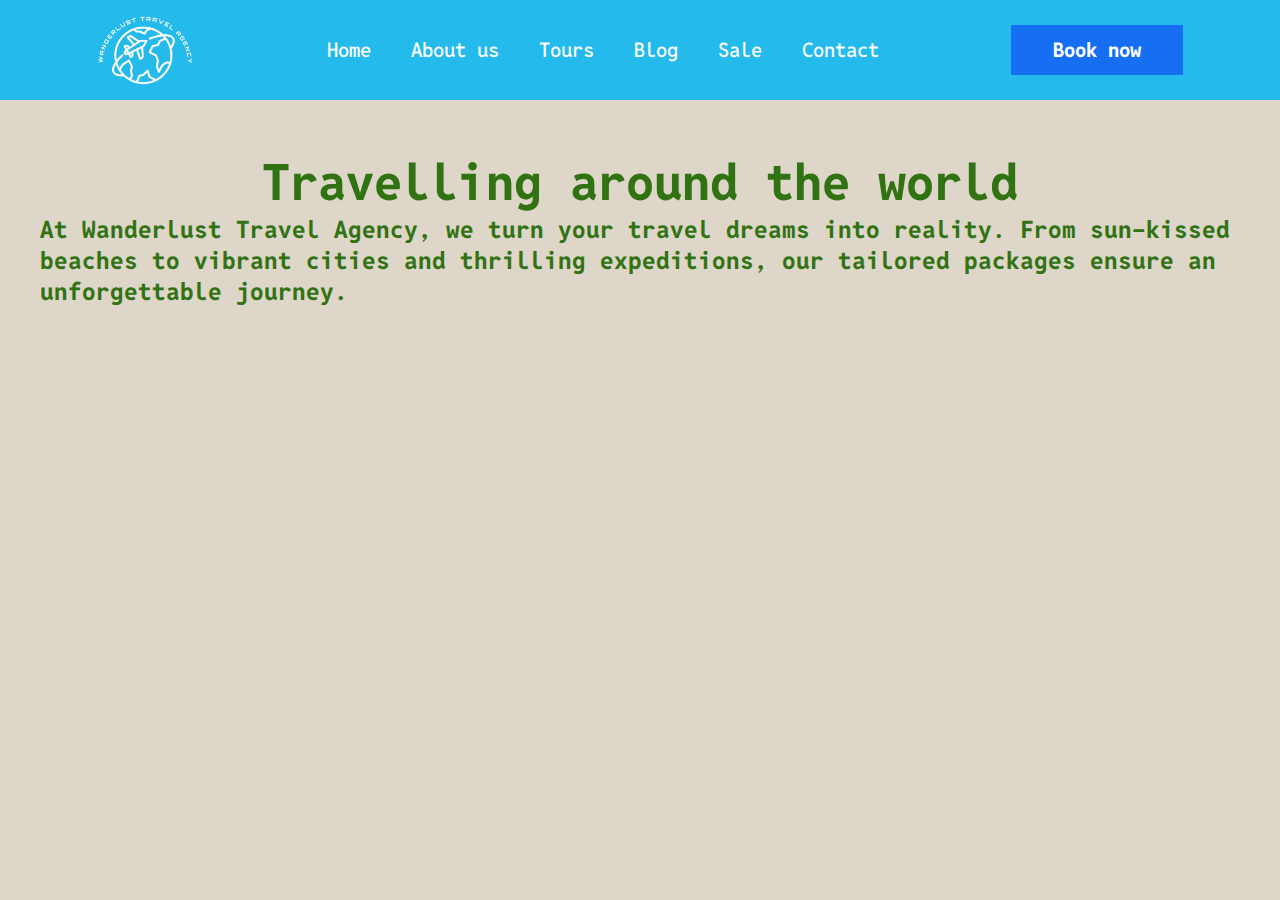
==== project/index.html @ e96e568a "Project website start" ====
<!DOCTYPE html>
<html lang="en">

<head>
    <meta charset="UTF-8">
    <meta name="viewport" content="width=device-width, initial-scale=1.0">
    <title>Wanderlust Travel Agency</title>
    <meta name="description" content="Website of Wanderlust Travel Agency">
    <meta name="author" content="Oleksandr Avramenko">
    <link rel="shortcut icon" href="./images/favicon.svg" type="image/x-icon">
    <link rel="stylesheet" href="./styles/style.css">
</head>

<body>
    <header>
        <nav>
            <img src="./images/logo.png" alt="Logo icon">
            <ul>
                <li><a href="/project/">Home</a></li>
                <li><a href="">About us</a></li>
                <li><a href="">Tours</a></li>
                <li><a href="">Blog</a></li>
                <li><a href="">Sale</a></li>
                <li><a href="">Contact</a></li>
            </ul>
            <a href="" class="nav-button">Book now</a>
        </nav>
    </header>

    <main>
        <section class="hero">
            <h1>Travelling around the world</h1>
            <h2>At Wanderlust Travel Agency, we turn your travel dreams into reality. From sun-kissed beaches to vibrant
                cities and thrilling expeditions, our tailored packages ensure an unforgettable journey.</h2>
        </section>
    </main>

    <footer>

    </footer>

    <script src="./scripts/main.js" defer></script>
</body>

</html>
---- project/styles/style.css ----
/* 
- Lotus Green: #317312 (used for headings, primary text)
- Green Scallion: #6EBB2D (used for secondary elements, highlights)
- Wafer Brown: #DED6C9 (used for backgrounds)
- Blue Isle: #24BAEC (used for accents, hover states)
- Capri Blue: #166EF3 (used for buttons, links)

- Reddit Mono (used for body text)
- Handlee (used for headings)
*/

@import url('https://fonts.googleapis.com/css2?family=Handlee&family=Reddit+Mono:wght@200..900&display=swap');

:root {
    --headings-primary-text: #317312;
    --secondary-highlights: #6EBB2D;
    --background: #DED6C9;
    --accent-hover: #24BAEC;
    --links-button: #166EF3;

    --body-text: 'Reddit Mono', monospace;
    --headings: "Handlee", cur
}

* {
    margin: 0;
    padding: 0;
    box-sizing: border-box;
}

body {
    font-family: var(--body-text);
    background-color: var(--background);
    color: var(--headings-primary-text);
}

a {
    text-decoration: none;
    color: white;
}

nav {
    background-color: var(--accent-hover);
    padding: 15px 30px;
    height: 100px;
    display: flex;
    justify-content: space-around;
}

nav ul {
    display: flex;
    align-items: center;
    justify-content: center;
    gap: 40px;
    list-style: none;
}

nav ul li a {
    font-size: 20px;
    color: white;
    font-weight: 500;
}

nav ul li a:hover {
    font-weight: 700;
    border-bottom: 3px solid var(--links-button);
}

.nav-button {
    background-color: var(--links-button);
    border: 2px solid var(--links-button);
    padding: 10px 40px;
    align-self: center;
    font-weight: 700;
    font-size: 20px;
}

.nav-button:hover {
    background-color: var(--accent-hover);
    border: 2px solid var(--links-button);
}

main {
    max-width: 1200px;
    margin: auto;
}

.hero {
    padding-top: 50px;
}

.hero h1 {
    font-weight: 700;
    font-size: 50px;
    text-align: center;
}
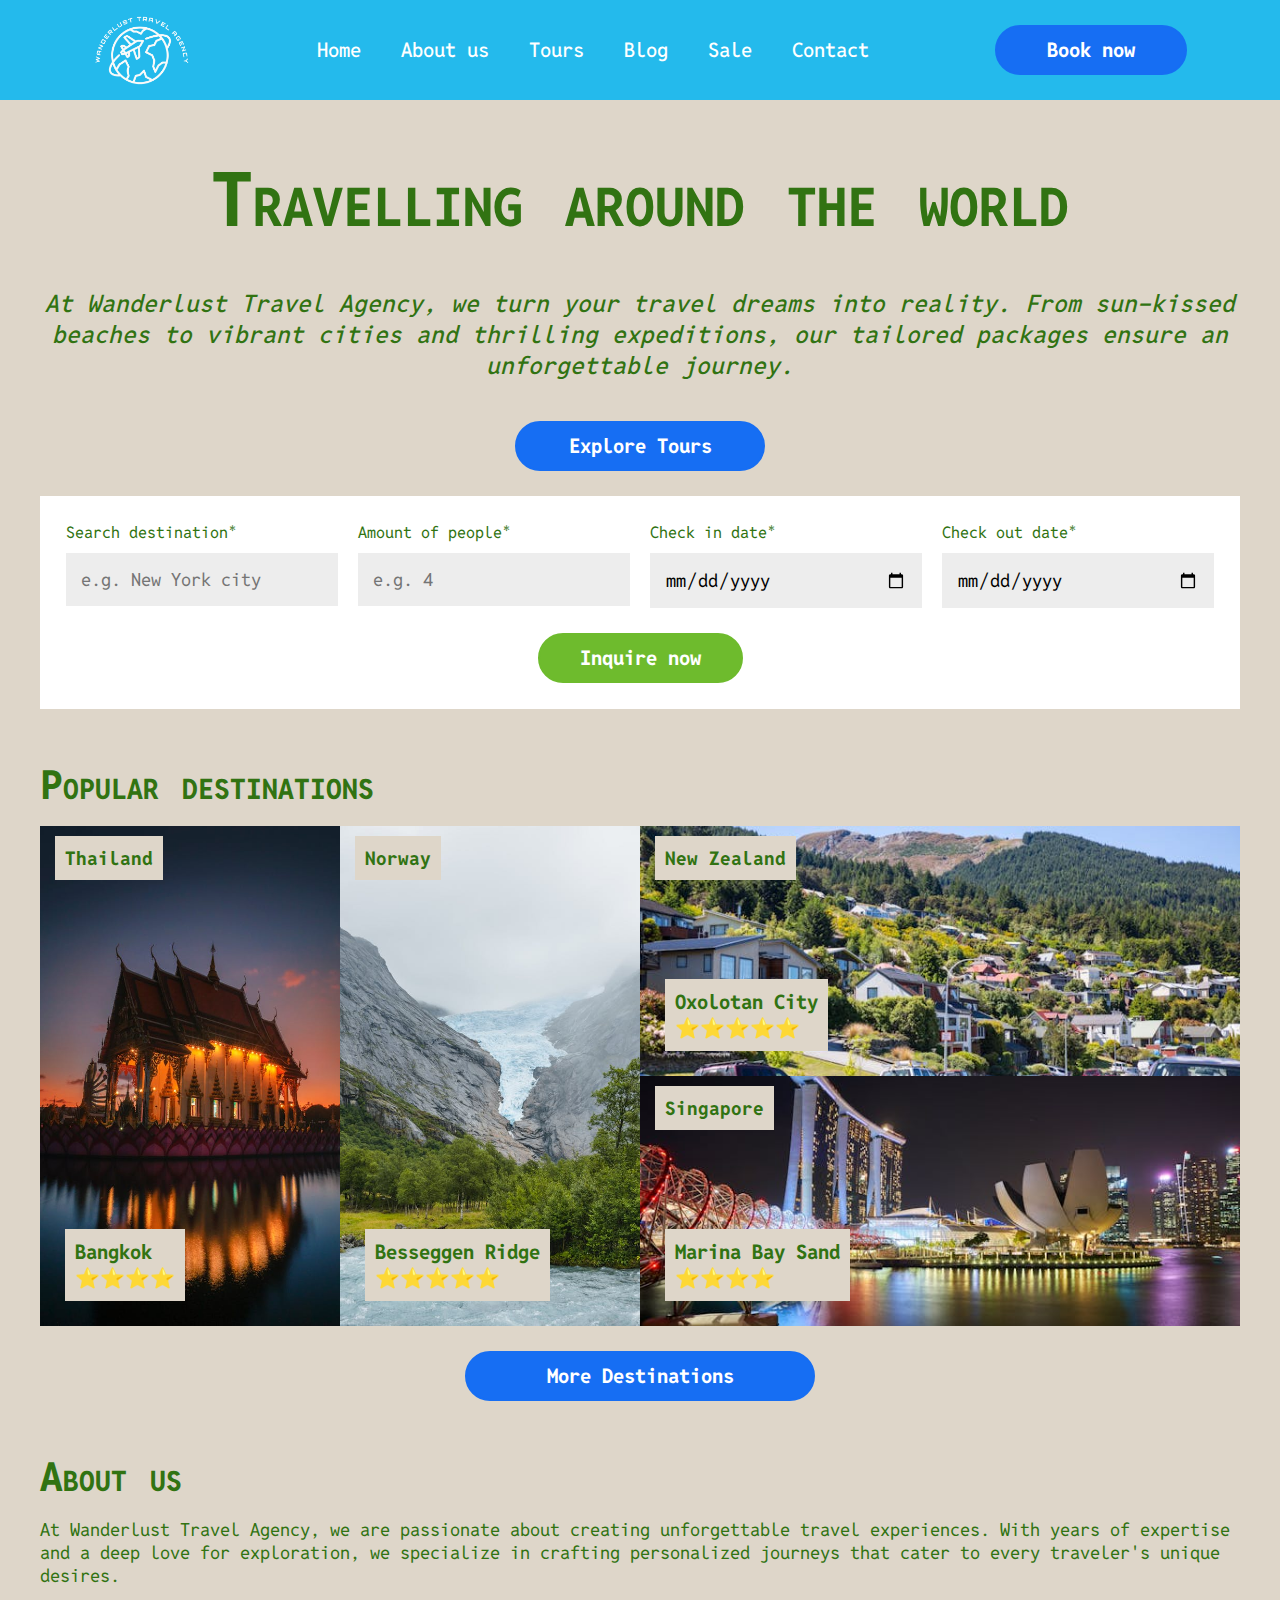
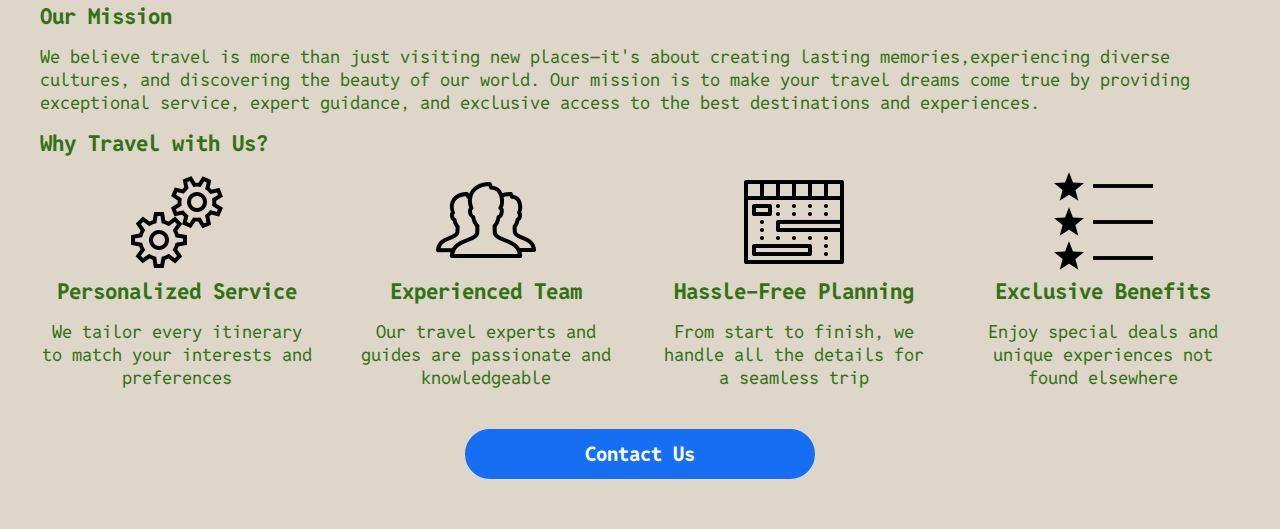
==== commit bcb24c24: "Website update" ====
--- a/project/index.html
+++ b/project/index.html
@@ -14,14 +14,14 @@
 <body>
     <header>
         <nav>
-            <img src="./images/logo.png" alt="Logo icon">
+            <img src="./images/logo.png" alt="Logo icon" loading="lazy">
             <ul>
                 <li><a href="/project/">Home</a></li>
-                <li><a href="">About us</a></li>
-                <li><a href="">Tours</a></li>
+                <li><a href="#aboutus">About us</a></li>
+                <li><a href="#tours">Tours</a></li>
                 <li><a href="">Blog</a></li>
                 <li><a href="">Sale</a></li>
-                <li><a href="">Contact</a></li>
+                <li><a href="#contacts">Contact</a></li>
             </ul>
             <a href="" class="nav-button">Book now</a>
         </nav>
@@ -30,8 +30,97 @@
     <main>
         <section class="hero">
             <h1>Travelling around the world</h1>
-            <h2>At Wanderlust Travel Agency, we turn your travel dreams into reality. From sun-kissed beaches to vibrant
-                cities and thrilling expeditions, our tailored packages ensure an unforgettable journey.</h2>
+            <h2>At Wanderlust Travel Agency, we turn your travel dreams into reality. From sun-kissed beaches to vibrant cities and thrilling expeditions, our tailored packages ensure an unforgettable journey.</h2>
+            <a href="" class="hero-button">Explore Tours</a>
+
+            <form action="" method="get">
+                <div class="form-grid-wrapper">
+                    <div class="form-wrapper">
+                        <label for="destination">Search destination*</label>
+                        <input type="text" name="destination" id="destination" required
+                            placeholder="e.g. New York city">
+                    </div>
+                    <div class="form-wrapper">
+                        <label for="destination">Amount of people*</label>
+                        <input type="text" name="destination" id="destination" required placeholder="e.g. 4">
+                    </div>
+                    <div class="form-wrapper">
+                        <label for="destination">Check in date*</label>
+                        <input type="date" name="destination" id="destination" required>
+                    </div>
+                    <div class="form-wrapper">
+                        <label for="destination">Check out date*</label>
+                        <input type="date" name="destination" id="destination" required>
+                    </div>
+                </div>
+                <input type="submit" name="submit" id="submit" class="form-button" value="Inquire now">
+            </form>
+        </section>
+
+        <section class="popular" id="tours">
+            <h2>Popular destinations</h2>
+            <div class="popular-grid-wrapper">
+                <div class="popular-1">
+                    <h3>Thailand</h3>
+                    <div class="popular-rating">
+                        <h4>Bangkok</h4>
+                        <p>⭐⭐⭐⭐</p>
+                    </div>
+                </div>
+                <div class="popular-2">
+                    <h3>Norway</h3>
+                    <div class="popular-rating">
+                        <h4>Besseggen Ridge</h4>
+                        <p>⭐⭐⭐⭐⭐</p>
+                    </div>
+                </div>
+                <div class="popular-3">
+                    <h3>New Zealand</h3>
+                    <div class="popular-rating">
+                        <h4>Oxolotan City</h4>
+                        <p>⭐⭐⭐⭐⭐</p>
+                    </div>
+                </div>
+                <div class="popular-4">
+                    <h3>Singapore</h3>
+                    <div class="popular-rating">
+                        <h4>Marina Bay Sand</h4>
+                        <p>⭐⭐⭐⭐</p>
+                    </div>
+                </div>
+            </div>
+            <a href="" class="popular-button">More Destinations</a>
+        </section>
+
+        <section class="aboutus" id="aboutus">
+            <h2>About us</h2>
+            <p>At Wanderlust Travel Agency, we are passionate about creating unforgettable travel experiences. With years of expertise and a deep love for exploration, we specialize in crafting personalized journeys that cater to every traveler's unique desires.</p>
+            <h3>Our Mission</h3>
+            <p>We believe travel is more than just visiting new places—it's about creating lasting memories,experiencing diverse cultures, and discovering the beauty of our world. Our mission is to make your travel dreams come true by providing exceptional service, expert guidance, and exclusive access to the best destinations and experiences.</p>
+            <h3>Why Travel with Us?</h3>
+            <div class="about-grid-wrapper">
+                <div class="item-flex-wrapper">
+                    <img src="./images/services-icon.webp" alt="Services icon" loading="lazy">
+                    <h3>Personalized Service</h3>
+                    <p>We tailor every itinerary to match your interests and preferences</p>
+                </div>
+                <div class="item-flex-wrapper">
+                    <img src="./images/team-icon.webp" alt="Team icon" loading="lazy">
+                    <h3>Experienced Team</h3>
+                    <p>Our travel experts and guides are passionate and knowledgeable</p>
+                </div>
+                <div class="item-flex-wrapper">
+                    <img src="./images/planning-icon.webp" alt="Planning icon" loading="lazy">
+                    <h3>Hassle-Free Planning</h3>
+                    <p>From start to finish, we handle all the details for a seamless trip</p>
+                </div>
+                <div class="item-flex-wrapper">
+                    <img src="./images/benefits-icon.webp" alt="Benefits icon" loading="lazy">
+                    <h3>Exclusive Benefits</h3>
+                    <p>Enjoy special deals and unique experiences not found elsewhere</p>
+                </div>
+            </div>
+            <a href="#contacts" class="about-button">Contact Us</a>
         </section>
     </main>
 
--- a/project/styles/style.css
+++ b/project/styles/style.css
@@ -22,6 +22,11 @@
     --headings: "Handlee", cur
 }
 
+html {
+    scroll-behavior: smooth;
+    scroll-padding: 120px;
+}
+
 * {
     margin: 0;
     padding: 0;
@@ -40,6 +45,9 @@
 }
 
 nav {
+    position: fixed;
+    top: 0;
+    width: 100%;
     background-color: var(--accent-hover);
     padding: 15px 30px;
     height: 100px;
@@ -69,7 +77,8 @@
 .nav-button {
     background-color: var(--links-button);
     border: 2px solid var(--links-button);
-    padding: 10px 40px;
+    border-radius: 50px;
+    padding: 10px 50px;
     align-self: center;
     font-weight: 700;
     font-size: 20px;
@@ -86,11 +95,200 @@
 }
 
 .hero {
-    padding-top: 50px;
+    padding-top: 150px;
 }
 
 .hero h1 {
     font-weight: 700;
-    font-size: 50px;
-    text-align: center;
+    font-size: 75px;
+    text-align: center;
+    font-variant: small-caps;
+}
+
+.hero h2 {
+    font-weight: 500;
+    font-style: italic;
+    text-align: center;
+    margin: 40px 0;
+}
+
+.hero-button {
+    display: block;
+    margin: auto;
+    max-width: 250px;
+    background-color: var(--links-button);
+    border: 2px solid var(--links-button);
+    border-radius: 50px;
+    padding: 10px 40px;
+    text-align: center;
+    font-weight: 700;
+    font-size: 20px;
+}
+
+.hero-button:hover {
+    background-color: var(--accent-hover);
+    border: 2px solid var(--accent-hover);
+}
+
+form {
+    margin-top: 25px;
+    border: 1px solid white;
+    background: white;
+    padding: 25px;
+}
+
+.form-grid-wrapper {
+    display: grid;
+    grid-template-columns: repeat(4, minmax(0, 1fr));
+    gap: 20px;
+}
+
+.form-wrapper {
+    display: flex;
+    flex-direction: column;
+    gap: 10px;
+}
+
+.form-button {
+    display: block;
+    margin: auto;
+    max-width: 250px;
+    background-color: var(--secondary-highlights);
+    border: 2px solid var(--secondary-highlights);
+    border-radius: 50px;
+    padding: 10px 40px;
+    text-align: center;
+    font-weight: 700;
+    font-size: 20px;
+    margin-top: 25px;
+}
+
+#submit {
+    color: white;
+    cursor: pointer;
+}
+
+#submit:hover {
+    background: var(--headings-primary-text);
+    border: 2px solid var(--headings-primary-text);
+}
+
+form input {
+    font-family: var(--body-text);
+    border: 0;
+    font-size: 18px;
+    padding: 15px;
+    background: #ededed;
+}
+
+
+.popular,
+.aboutus {
+    margin: 50px 0;
+}
+
+.popular h2,
+.aboutus h2 {
+    font-size: 40px;
+    font-variant: small-caps;
+    margin-bottom: 15px;
+}
+
+.popular-grid-wrapper {
+    display: grid;
+    grid-template-columns: repeat(4, 1fr);
+    grid-template-rows: repeat(2, 1fr);
+}
+
+.popular-1 {
+    height: 500px;
+    grid-area: 1 / 1 / 3 / 2;
+    background-image: url('../images/bangkok.webp');
+    background-position: center;
+    background-size: cover;
+    display: flex;
+    flex-direction: column;
+    justify-content: space-between;
+}
+
+.popular-2 {
+    height: 500px;
+    grid-area: 1 / 2 / 3 / 3;
+    background-image: url('../images/norway.webp');
+    background-position: center;
+    background-size: cover;
+    display: flex;
+    flex-direction: column;
+    justify-content: space-between;
+}
+
+.popular-3 {
+    height: 250px;
+    grid-area: 1 / 3 / 2 / 5;
+    background-image: url('../images/new-zealand.webp');
+    background-position: center;
+    background-size: cover;
+    display: flex;
+    flex-direction: column;
+    justify-content: space-between;
+}
+
+.popular-4 {
+    height: 250px;
+    grid-area: 2 / 3 / 3 / 5;
+    background-image: url('../images/singapore.webp');
+    background-position: center;
+    background-size: cover;
+    display: flex;
+    flex-direction: column;
+    justify-content: space-between;
+}
+
+.popular-1 h3,
+.popular-2 h3,
+.popular-3 h3,
+.popular-4 h3 {
+    background: var(--background);
+    width: fit-content;
+    padding: 10px;
+    margin: 10px 0px 0px 15px;
+}
+
+.popular-rating {
+    margin: 0px 0px 25px 25px;
+    background: var(--background);
+    font-size: 20px;
+    width: fit-content;
+    padding: 10px;
+}
+
+.popular-button,
+.about-button {
+    display: block;
+    margin: 25px auto;
+    max-width: 350px;
+    background-color: var(--links-button);
+    border: 2px solid var(--links-button);
+    border-radius: 50px;
+    padding: 10px 40px;
+    text-align: center;
+    font-weight: 700;
+    font-size: 20px;
+}
+
+.aboutus p {
+    font-size: 18px;
+    margin: 15px 0;
+}
+
+.aboutus h3 {
+    font-size: 22px;
+}
+
+.about-grid-wrapper {
+    margin-top: 15px;
+    display: grid;
+    text-align: center;
+    gap: 35px;
+    grid-template-columns: repeat(4, minmax(0, 1fr));
 }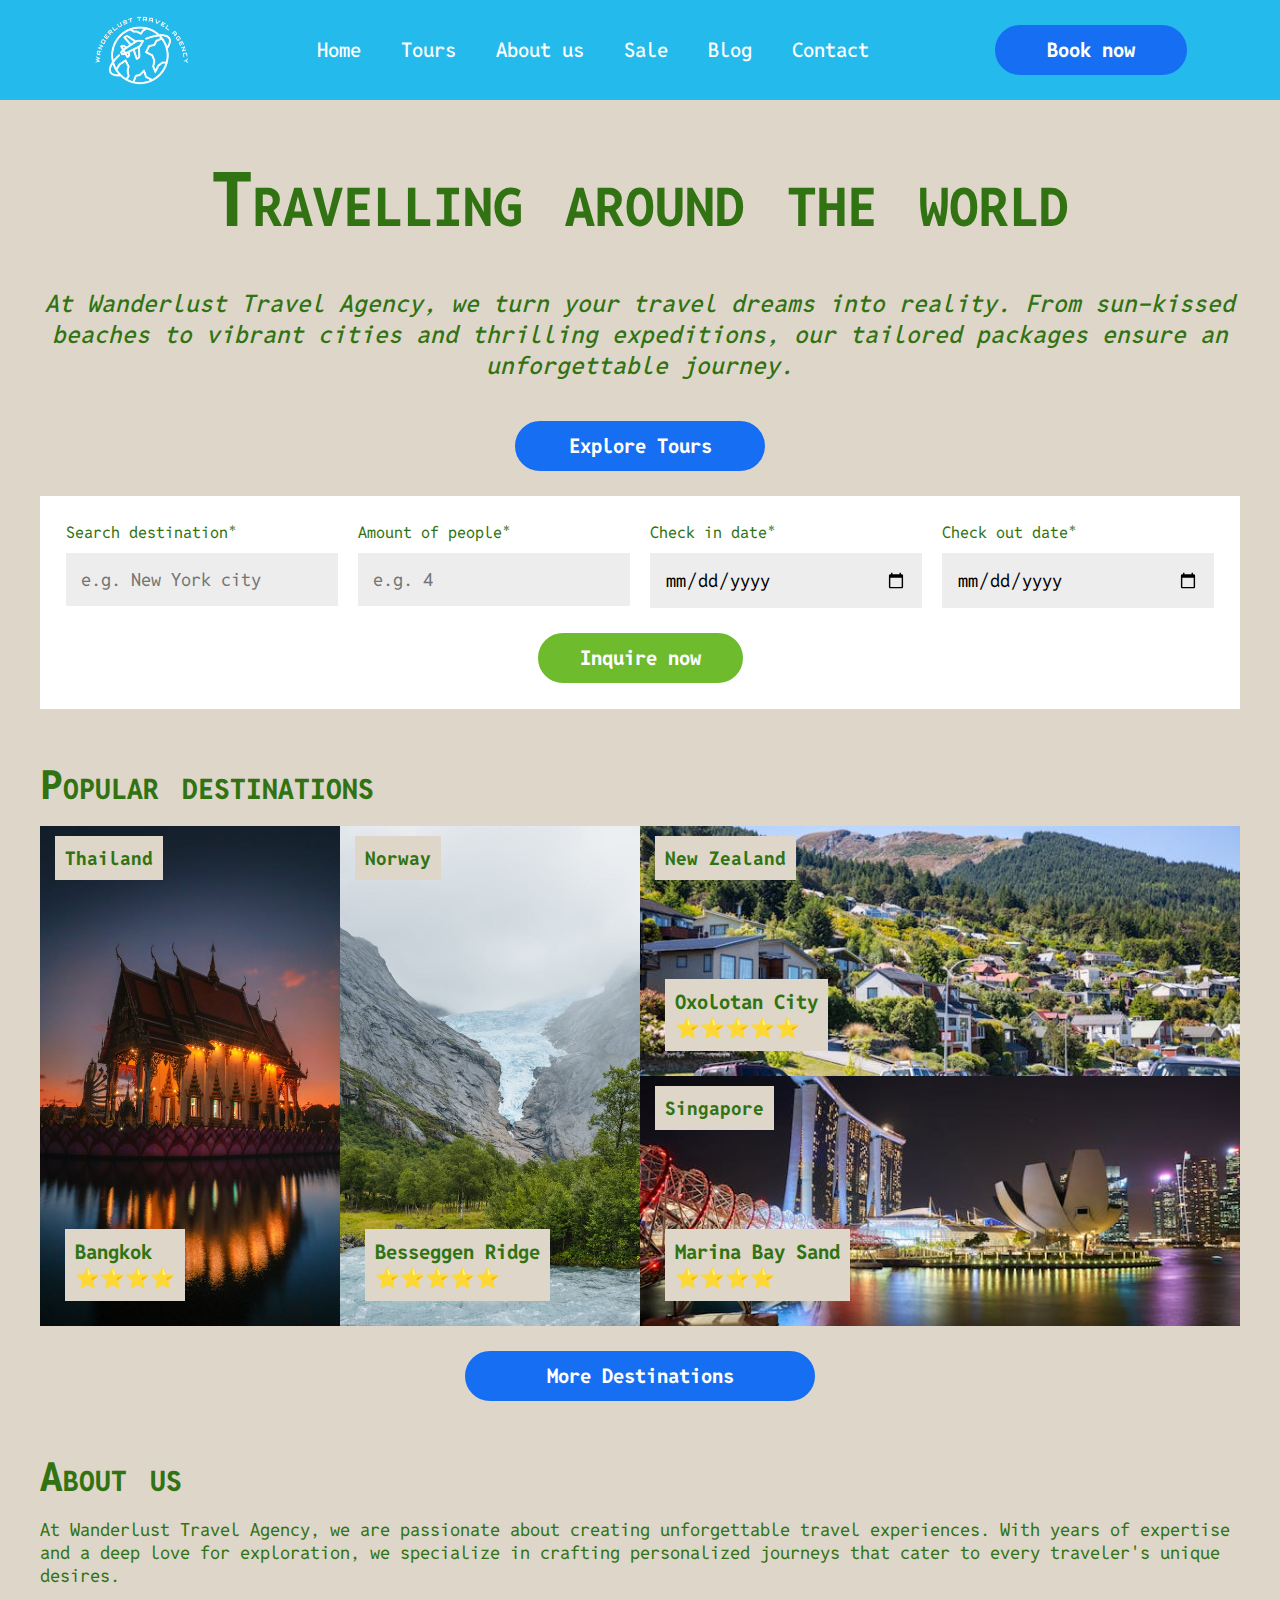
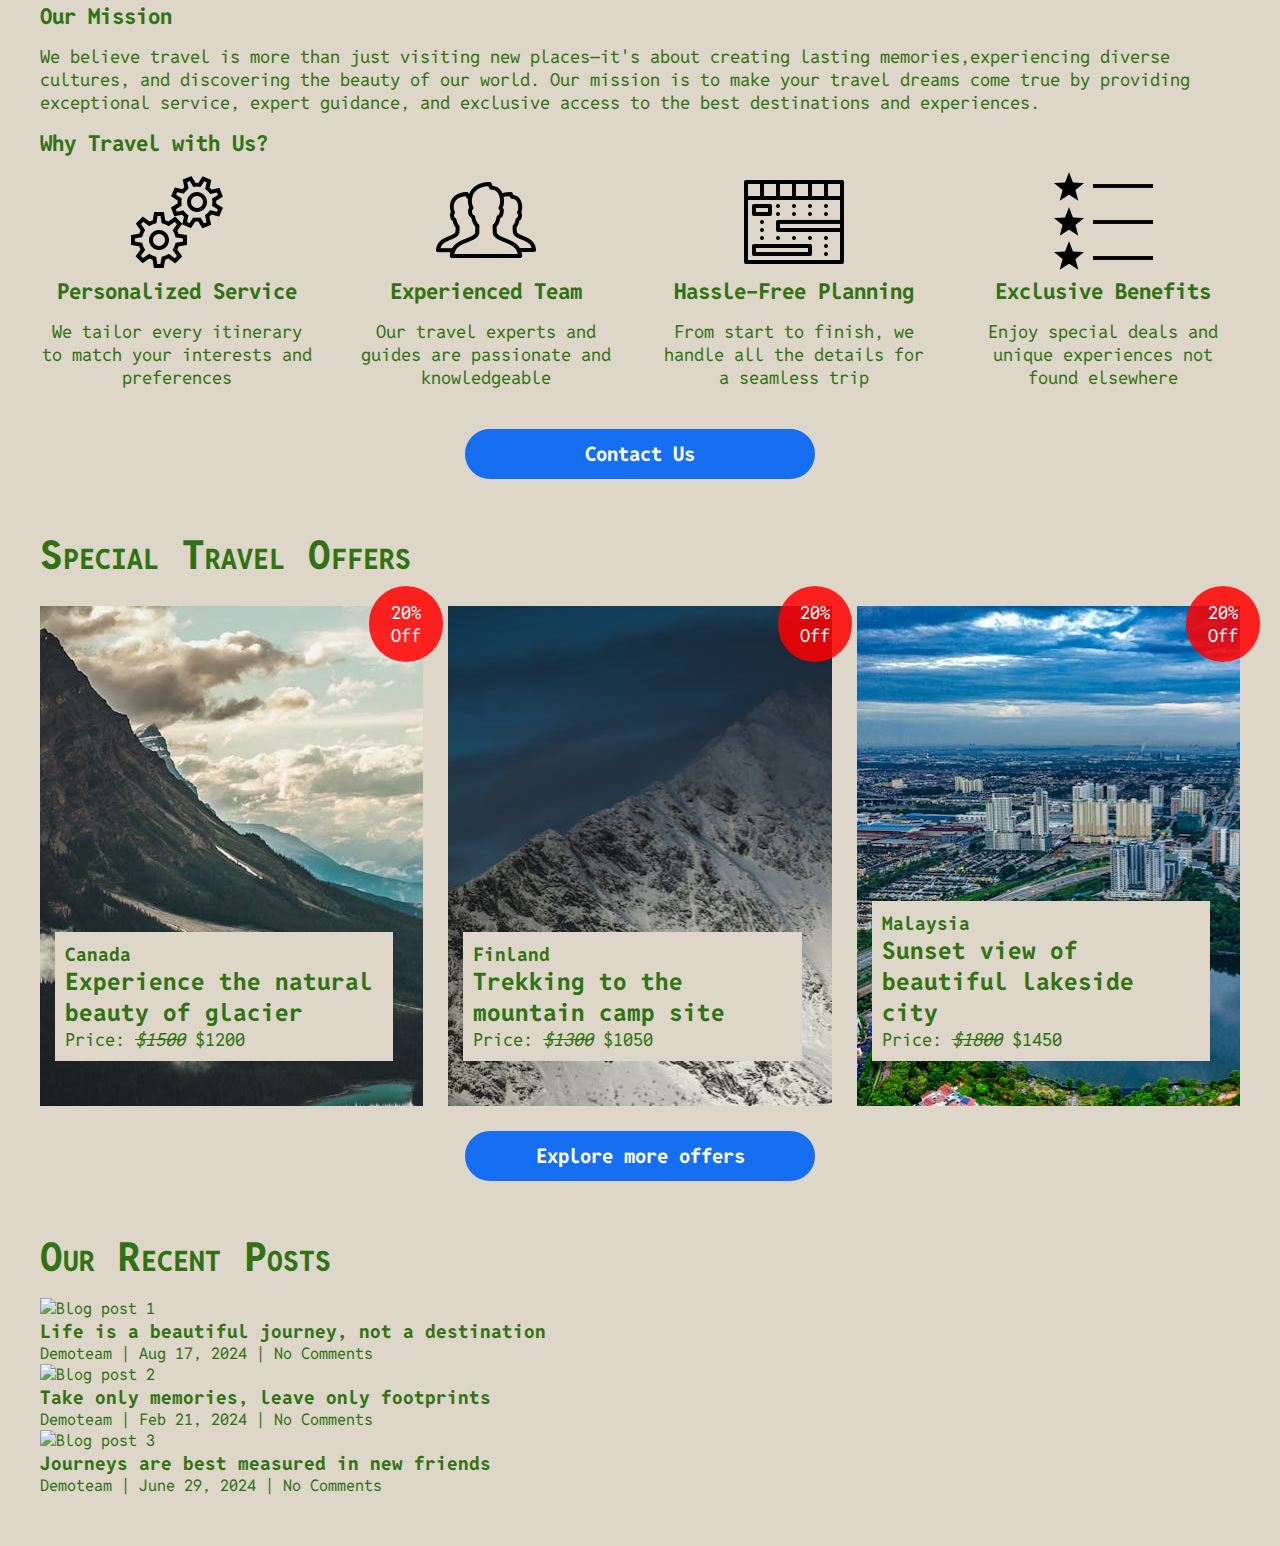
==== commit 0c201776: "Website update" ====
--- a/project/index.html
+++ b/project/index.html
@@ -16,11 +16,11 @@
         <nav>
             <img src="./images/logo.png" alt="Logo icon" loading="lazy">
             <ul>
-                <li><a href="/project/">Home</a></li>
+                <li><a href="#home">Home</a></li>
+                <li><a href="#tours">Tours</a></li>
                 <li><a href="#aboutus">About us</a></li>
-                <li><a href="#tours">Tours</a></li>
-                <li><a href="">Blog</a></li>
-                <li><a href="">Sale</a></li>
+                <li><a href="#sale">Sale</a></li>
+                <li><a href="#blog">Blog</a></li>
                 <li><a href="#contacts">Contact</a></li>
             </ul>
             <a href="" class="nav-button">Book now</a>
@@ -28,7 +28,7 @@
     </header>
 
     <main>
-        <section class="hero">
+        <section class="hero" id="home">
             <h1>Travelling around the world</h1>
             <h2>At Wanderlust Travel Agency, we turn your travel dreams into reality. From sun-kissed beaches to vibrant cities and thrilling expeditions, our tailored packages ensure an unforgettable journey.</h2>
             <a href="" class="hero-button">Explore Tours</a>
@@ -98,7 +98,7 @@
             <h3>Our Mission</h3>
             <p>We believe travel is more than just visiting new places—it's about creating lasting memories,experiencing diverse cultures, and discovering the beauty of our world. Our mission is to make your travel dreams come true by providing exceptional service, expert guidance, and exclusive access to the best destinations and experiences.</p>
             <h3>Why Travel with Us?</h3>
-            <div class="about-grid-wrapper">
+            <div class="about-item-wrapper">
                 <div class="item-flex-wrapper">
                     <img src="./images/services-icon.webp" alt="Services icon" loading="lazy">
                     <h3>Personalized Service</h3>
@@ -122,6 +122,66 @@
             </div>
             <a href="#contacts" class="about-button">Contact Us</a>
         </section>
+
+        <section class="sale" id="sale">
+            <h2>Special Travel Offers</h2>
+            <div class="sale-grid-wrapper">
+                <div class="sale-item-wrapper">
+                    <div class="sale-item sale-item-1">
+                        <p class="sale-amount">20%<br>Off</p>
+
+                        <div>
+                            <h3>Canada</h3>
+                            <h4>Experience the natural beauty of glacier</h4>
+                            <p>Price: <span>$1500</span> $1200</p>
+                        </div>
+                    </div>
+                    <div class="sale-item sale-item-2">
+                        <p class="sale-amount">20%<br>Off</p>
+
+                        <div>
+                            <h3>Finland</h3>
+                            <h4>Trekking to the mountain camp site</h4>
+                            <p>Price: <span>$1300</span> $1050</p>
+                        </div>
+                    </div>
+                    <div class="sale-item sale-item-3">
+                        <p class="sale-amount">20%<br>Off</p>
+
+                        <div>
+                            <h3>Malaysia</h3>
+                            <h4>Sunset view of beautiful lakeside city</h4>
+                            <p>Price: <span>$1800</span> $1450</p>
+                        </div>
+                    </div>
+                </div>
+            </div>
+            <a href="" class="sale-button">Explore more offers</a>
+        </section>
+
+        <section class="blog" id="blog">
+            <h2>Our Recent Posts</h2>
+            <div class="blog-grid-wrapper">
+                <div class="blog-item">
+                    <img src="" alt="Blog post 1">
+                    <h3>Life is a beautiful journey, not a destination</h3>
+
+                    <p>Demoteam | Aug 17, 2024 | No Comments</p>
+                </div>
+                <div class="blog-item">
+                    <img src="" alt="Blog post 2">
+                    <h3>Take only memories, leave only footprints</h3>
+
+                    <p>Demoteam | Feb 21, 2024 | No Comments</p>
+                </div>
+                <div class="blog-item">
+                    <img src="" alt="Blog post 3">
+                    <h3>Journeys are best measured in new friends</h3>
+
+                    <p>Demoteam | June 29, 2024 | No Comments</p>
+                </div>
+            </div>
+        </section>
     </main>
 
     <footer>
--- a/project/styles/style.css
+++ b/project/styles/style.css
@@ -183,12 +183,16 @@
 
 
 .popular,
-.aboutus {
+.aboutus,
+.sale,
+.blog {
     margin: 50px 0;
 }
 
 .popular h2,
-.aboutus h2 {
+.aboutus h2,
+.sale h2,
+.blog h2 {
     font-size: 40px;
     font-variant: small-caps;
     margin-bottom: 15px;
@@ -263,7 +267,9 @@
 }
 
 .popular-button,
-.about-button {
+.about-button,
+.sale-button,
+.blog-button {
     display: block;
     margin: 25px auto;
     max-width: 350px;
@@ -276,6 +282,14 @@
     font-size: 20px;
 }
 
+.popular-button:hover,
+.about-button:hover,
+.sale-button:hover,
+.blog-button:hover {
+    background-color: var(--accent-hover);
+    border: 2px solid var(--accent-hover);
+}
+
 .aboutus p {
     font-size: 18px;
     margin: 15px 0;
@@ -285,10 +299,68 @@
     font-size: 22px;
 }
 
-.about-grid-wrapper {
+.about-item-wrapper {
     margin-top: 15px;
     display: grid;
     text-align: center;
     gap: 35px;
     grid-template-columns: repeat(4, minmax(0, 1fr));
+}
+
+.sale-item-wrapper {
+    margin-top: 25px;
+    display: grid;
+    grid-template-columns: repeat(3, minmax(0, 1fr));
+    column-gap: 25px;
+}
+
+.sale-item {
+    display: flex;
+    flex-direction: column;
+    justify-content: space-between;
+    height: 500px;
+}
+
+.sale-item div {
+    margin-bottom: 45px;
+    margin-left: 15px;
+    padding: 10px;
+    margin-right: 30px;
+    background-color: var(--background);
+}
+
+.sale-item div h4 {
+    font-size: 24px;
+}
+
+.sale-item div p {
+    font-size: 18px;
+}
+
+.sale-item div p span {
+    text-decoration: line-through;
+    font-style: italic;
+}
+
+.sale-amount {
+    align-self: flex-end;
+    background-color: rgba(255, 0, 0, .85);
+    color: white;
+    font-size: 18px;
+    border-radius: 50px;
+    padding: 15px 22px;
+    margin-top: -20px;
+    margin-right: -20px;
+}
+
+.sale-item-1 {
+    background-image: url('../images/canada.webp');
+}
+
+.sale-item-2 {
+    background-image: url('../images/finland.webp');
+}
+
+.sale-item-3 {
+    background-image: url('../images/malaysia.webp');
 }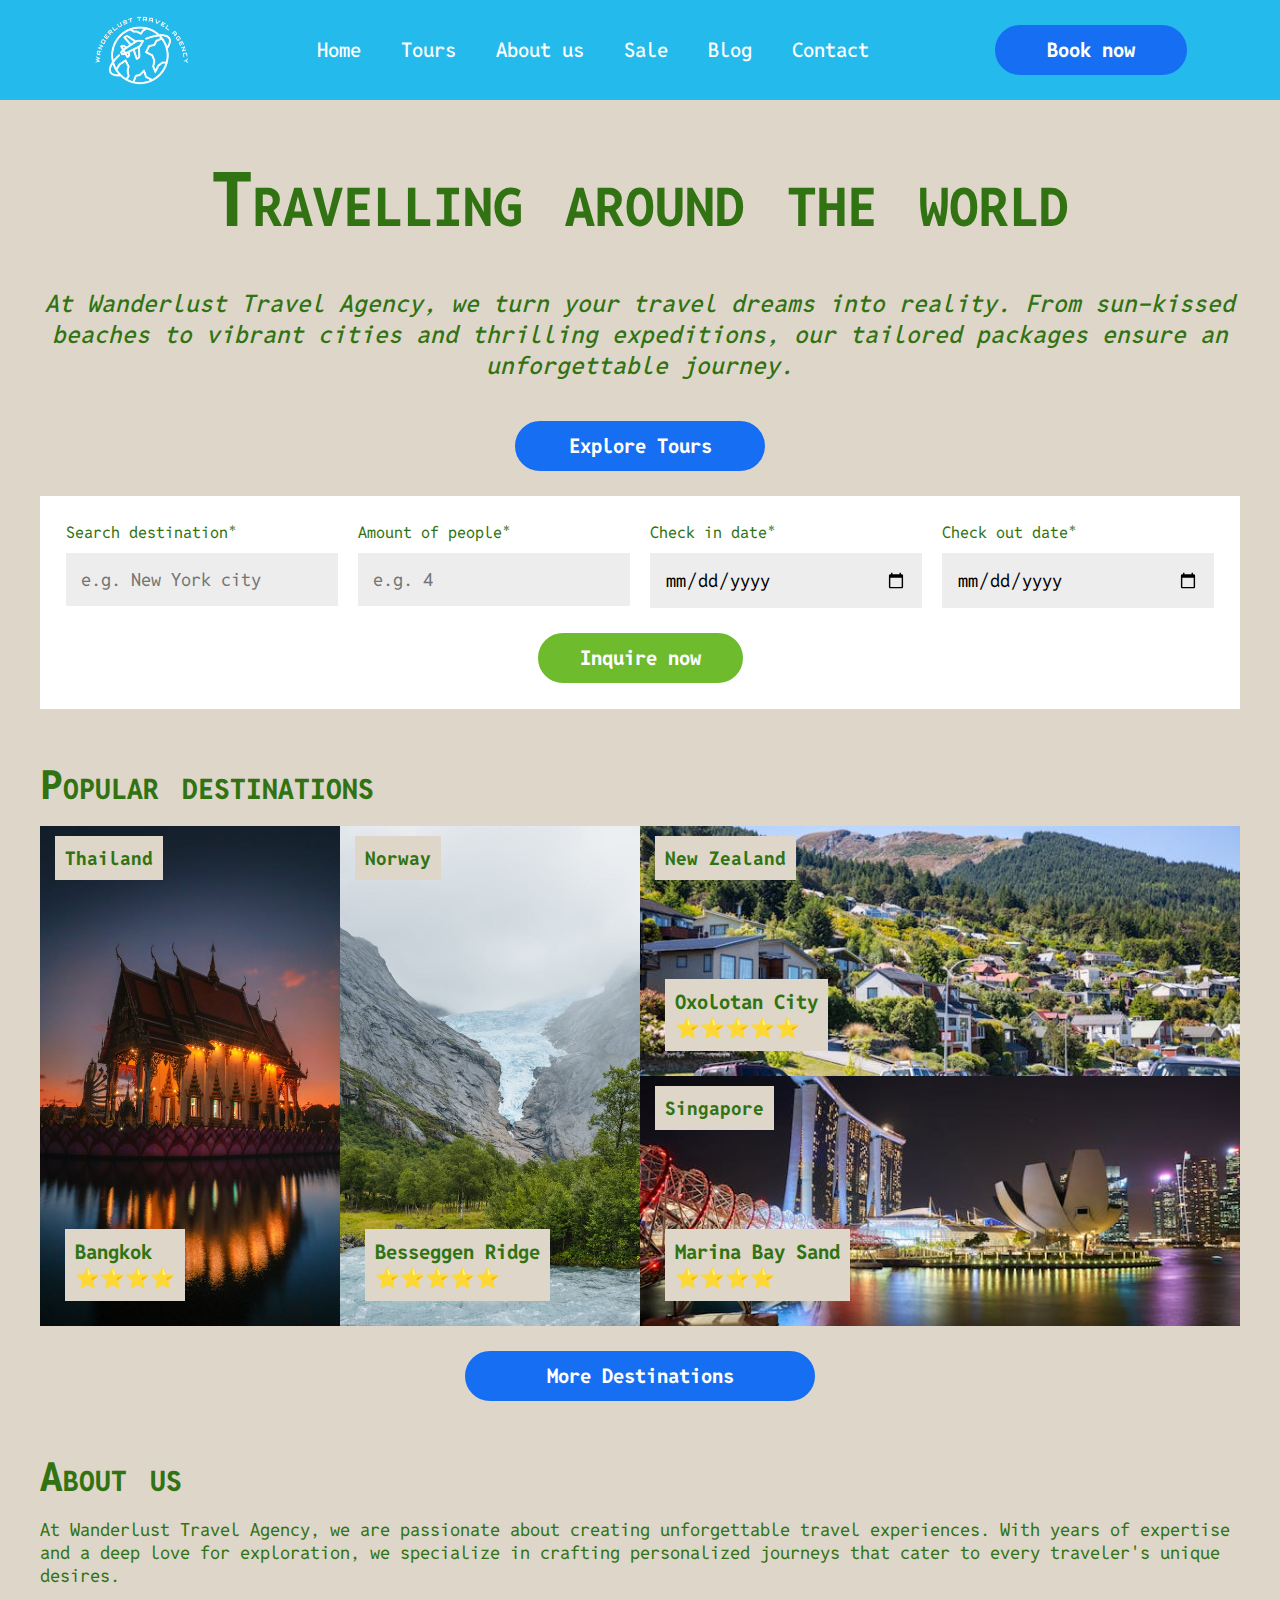
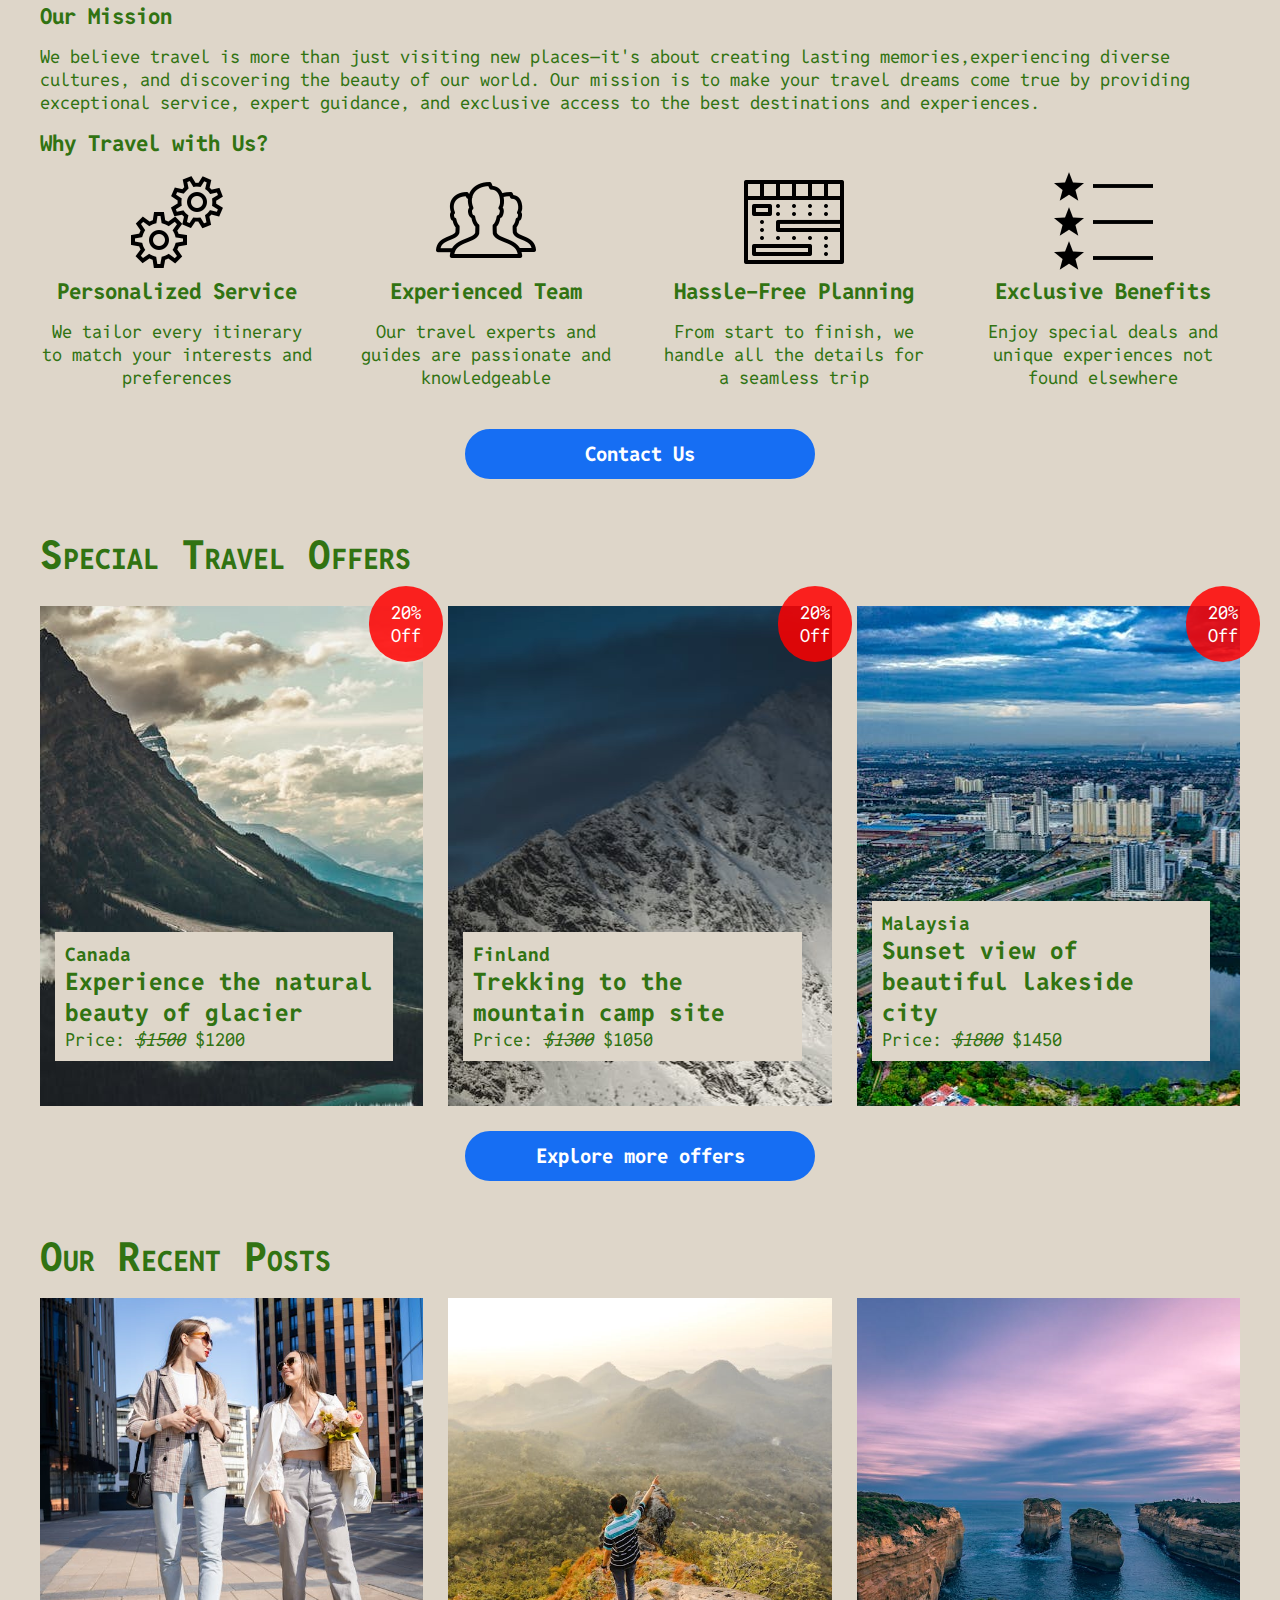
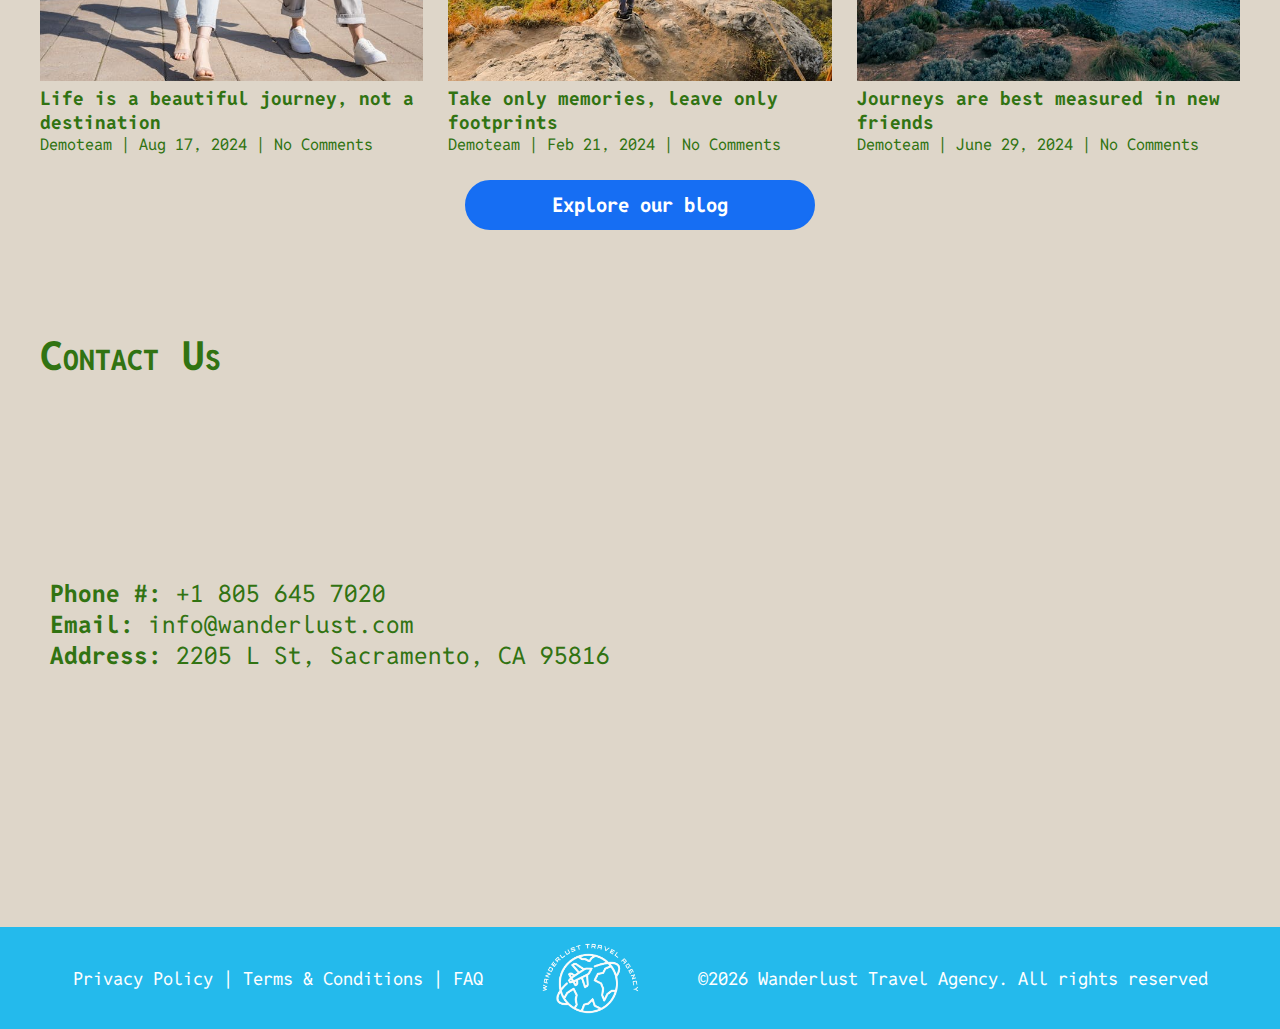
==== commit 2d40fa60: "Website updates" ====
--- a/project/index.html
+++ b/project/index.html
@@ -33,7 +33,7 @@
             <h2>At Wanderlust Travel Agency, we turn your travel dreams into reality. From sun-kissed beaches to vibrant cities and thrilling expeditions, our tailored packages ensure an unforgettable journey.</h2>
             <a href="" class="hero-button">Explore Tours</a>
 
-            <form action="" method="get">
+            <form action="" method="get" id="inquiryForm">
                 <div class="form-grid-wrapper">
                     <div class="form-wrapper">
                         <label for="destination">Search destination*</label>
@@ -42,15 +42,15 @@
                     </div>
                     <div class="form-wrapper">
                         <label for="destination">Amount of people*</label>
-                        <input type="text" name="destination" id="destination" required placeholder="e.g. 4">
+                        <input type="text" name="people" id="people" required placeholder="e.g. 4">
                     </div>
                     <div class="form-wrapper">
                         <label for="destination">Check in date*</label>
-                        <input type="date" name="destination" id="destination" required>
+                        <input type="date" name="checkin" id="checkin" required>
                     </div>
                     <div class="form-wrapper">
                         <label for="destination">Check out date*</label>
-                        <input type="date" name="destination" id="destination" required>
+                        <input type="date" name="checkout" id="checkout" required>
                     </div>
                 </div>
                 <input type="submit" name="submit" id="submit" class="form-button" value="Inquire now">
@@ -163,30 +163,49 @@
             <h2>Our Recent Posts</h2>
             <div class="blog-grid-wrapper">
                 <div class="blog-item">
-                    <img src="" alt="Blog post 1">
+                    <div><img src="./images/blog-1.webp" alt="Blog post 1" loading="lazy"></div>
                     <h3>Life is a beautiful journey, not a destination</h3>
 
                     <p>Demoteam | Aug 17, 2024 | No Comments</p>
                 </div>
                 <div class="blog-item">
-                    <img src="" alt="Blog post 2">
+                    <div><img src="./images/blog-2.webp" alt="Blog post 2" loading="lazy"></div>
                     <h3>Take only memories, leave only footprints</h3>
 
                     <p>Demoteam | Feb 21, 2024 | No Comments</p>
                 </div>
                 <div class="blog-item">
-                    <img src="" alt="Blog post 3">
+                    <div><img src="./images/blog-3.webp" alt="Blog post 3" loading="lazy"></div>
                     <h3>Journeys are best measured in new friends</h3>
 
                     <p>Demoteam | June 29, 2024 | No Comments</p>
                 </div>
             </div>
+            <a href="" class="blog-button">Explore our blog</a>
+        </section>
+
+        <section class="contacts" >
+            <h2 id="contacts">Contact Us</h2>
+            <div class="contacts-flex-wrapper">
+                <div>
+                    <a href="tel: +18056457020"><strong>Phone #:</strong> +1 805 645 7020</a><br>
+                    <a href="mailto: info@wanderlust.com"><strong>Email:</strong> info@wanderlust.com</a>
+                    <p><strong>Address:</strong> 2205 L St, Sacramento, CA 95816</p>
+                </div>
+                <div>
+                    <iframe src="https://www.google.com/maps/embed?pb=!1m18!1m12!1m3!1d1162.1644051153949!2d-121.47907229993208!3d38.574927433565435!2m3!1f0!2f0!3f0!3m2!1i1024!2i768!4f13.1!3m3!1m2!1s0x809ad0c311d29dc1%3A0x4119ecd4700684e3!2s2205%20L%20St%2C%20Sacramento%2C%20CA%2095816!5e0!3m2!1sen!2sus!4v1717143553409!5m2!1sen!2sus" width="600" height="450" style="border:0;" allowfullscreen="" loading="lazy" referrerpolicy="no-referrer-when-downgrade"></iframe>
+                </div>
+            </div>
         </section>
     </main>
 
     <footer>
-
+        <p>Privacy Policy | Terms & Conditions | FAQ</p>
+        <img src="./images/logo.png" alt="Logo" loading="lazy" width="100px">
+        <p>&copy;<span id="year"></span> Wanderlust Travel Agency. All rights reserved</p>
     </footer>
+    
+    <button id="scrollToTop" class="scroll-to-top">↑</button>
 
     <script src="./scripts/main.js" defer></script>
 </body>
--- a/project/styles/style.css
+++ b/project/styles/style.css
@@ -192,7 +192,8 @@
 .popular h2,
 .aboutus h2,
 .sale h2,
-.blog h2 {
+.blog h2,
+.contacts h2 {
     font-size: 40px;
     font-variant: small-caps;
     margin-bottom: 15px;
@@ -363,4 +364,69 @@
 
 .sale-item-3 {
     background-image: url('../images/malaysia.webp');
+}
+
+.blog-grid-wrapper {
+    display: grid;
+    grid-template-columns: repeat(3, minmax(0, 1fr));
+    column-gap: 25px;
+}
+
+.blog-item img {
+    width: 100%;
+    transition: 0.5s all ease-in-out;
+}
+
+.blog-item img:hover {
+    transform: scale(1.2);
+}
+
+.blog-item div {
+    width: 100%;
+    overflow: hidden;
+}
+
+.contacts {
+    margin: 25px 0;
+    padding: 50px 0;
+}
+
+.contacts-flex-wrapper {
+    display: flex;
+    align-items: center;
+    justify-content: space-around;
+}
+
+.contacts-flex-wrapper div p,
+.contacts-flex-wrapper div a {
+    color: var(--headings-primary-text);
+    font-size: 24px;
+}
+
+footer {
+    padding: 15px;
+    font-size: 18px;
+    background-color: var(--accent-hover);
+    color: white;
+    display: flex;
+    justify-content: space-evenly;
+    align-items: center;
+    width: 100%;
+}
+
+.scroll-to-top {
+    display: none;
+    position: fixed;
+    bottom: 50px;
+    right: 50px;
+    background-color: var(--secondary-highlights);
+    border: 0;
+    border-radius: 50px;
+    padding: 8px 25px;
+    font-size: 50px;
+    cursor: pointer;
+}
+
+.show {
+    display: block;
 }